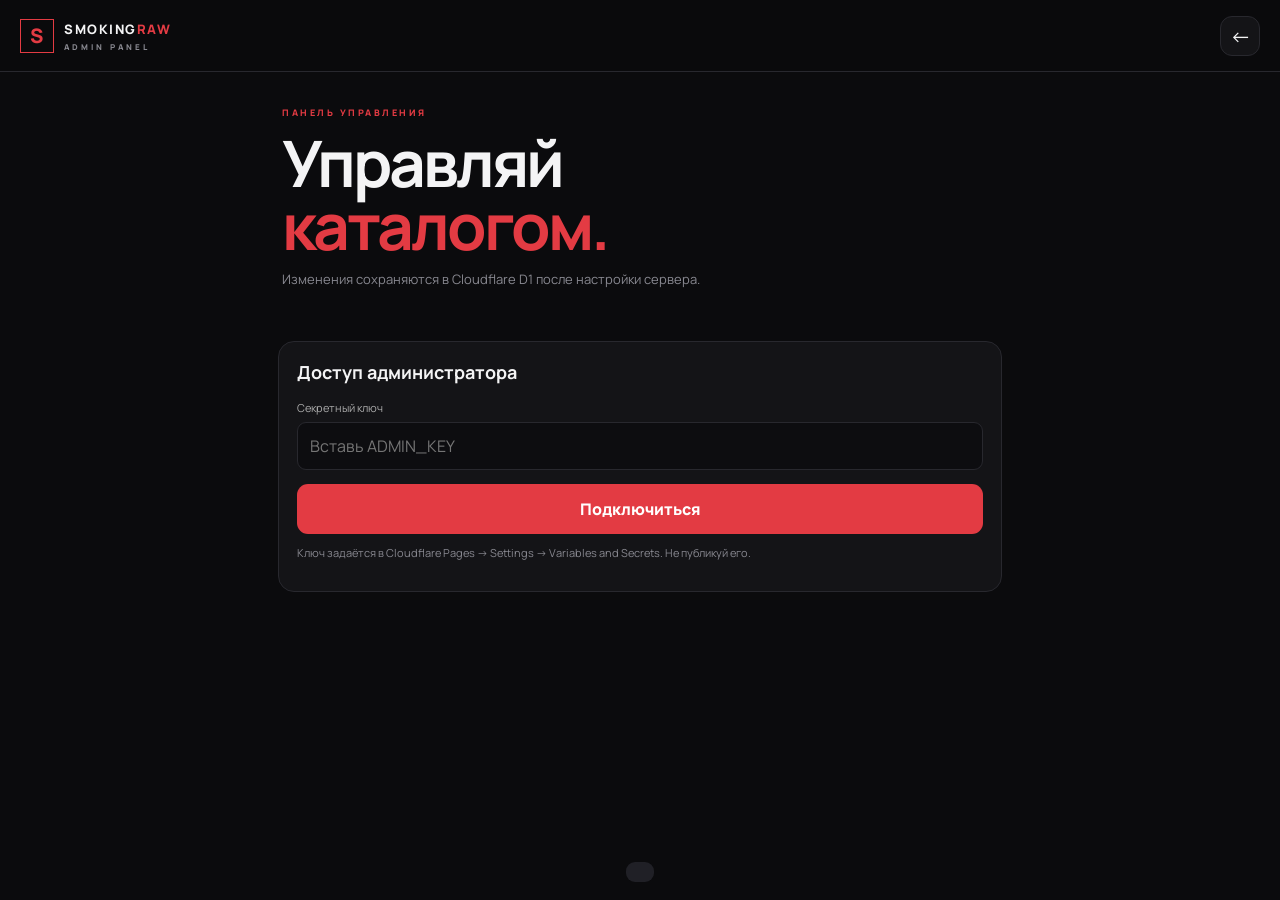
==== web/admin.html @ 683c64b3 "Upload SmokingRaw v0.7 website and Cloudflare API" ====
<!doctype html>
<html lang="ru"><head><meta charset="utf-8"><meta name="viewport" content="width=device-width,initial-scale=1"><meta name="theme-color" content="#0b0b0d"><title>SmokingRaw — управление</title><link rel="stylesheet" href="style.css"></head>
<body><header class="topbar"><a class="brand" href="index.html"><span class="brand-mark">S</span><span>SMOKING<span class="red">RAW</span><small>ADMIN PANEL</small></span></a><a class="icon-btn" href="index.html" style="display:grid;place-items:center;text-decoration:none">←</a></header>
<main class="admin-main">
<section class="hero"><div class="eyebrow">ПАНЕЛЬ УПРАВЛЕНИЯ</div><h1>Управляй<br><span class="red">каталогом.</span></h1><p>Изменения сохраняются в Cloudflare D1 после настройки сервера.</p></section>
<section class="admin-card" id="loginCard"><h2>Доступ администратора</h2><label>Секретный ключ</label><input id="adminKey" type="password" placeholder="Вставь ADMIN_KEY"><button class="action" id="login">Подключиться</button><p class="hint">Ключ задаётся в Cloudflare Pages → Settings → Variables and Secrets. Не публикуй его.</p></section>
<section id="panel" hidden>
<div class="admin-card"><h2 id="formTitle">Добавить товар</h2><form id="productForm">
<input type="hidden" id="productId"><label>Название</label><input id="name" required maxlength="80" placeholder="Например, Футболка Basic">
<label>Описание</label><textarea id="description" maxlength="300" placeholder="Краткое описание"></textarea>
<label>Категория</label><input id="category" required maxlength="40" placeholder="Одежда">
<label>Цена, ₽</label><input id="price" type="number" min="0" step="1" required>
<label>Фотография товара</label><input id="photoFile" type="file" accept="image/jpeg,image/png,image/webp"><div class="upload-note">JPG, PNG или WebP · до 5 МБ. Файл загрузится в Cloudflare R2.</div><label>Или ссылка на фото (https://)</label><input id="image" type="url" placeholder="https://...">
<button class="action" type="submit">Сохранить товар</button><button class="action secondary" type="button" id="cancelEdit">Очистить форму</button>
</form></div>
<div class="admin-card"><h2>Контакт владельца</h2><label>Telegram username (без @)</label><input id="owner" placeholder="username"><button class="action" id="saveOwner">Сохранить контакт</button></div>
<div class="admin-card"><div class="section-head"><h2>Товары</h2><button class="icon-btn" id="reload">↻</button></div><div id="adminProducts"></div></div>
</section>
<div id="status" class="admin-status"></div>
</main><script src="admin.js"></script></body></html>
---- web/style.css ----
@import url('https://fonts.googleapis.com/css2?family=Manrope:wght@400;500;600;700;800&display=swap');
:root{--bg:#0b0b0d;--panel:#141417;--panel2:#1b1b20;--text:#f4f4f5;--muted:#888890;--red:#e33b43;--line:#28282e}
*{box-sizing:border-box}body{margin:0;background:var(--bg);color:var(--text);font-family:Manrope,Arial,sans-serif;padding-bottom:92px}
button,input{font:inherit}.topbar{height:72px;display:flex;align-items:center;justify-content:space-between;padding:0 20px;border-bottom:1px solid var(--line);position:sticky;top:0;background:#0b0b0ded;backdrop-filter:blur(14px);z-index:5}
.brand{display:flex;gap:10px;align-items:center;color:var(--text);text-decoration:none;font-size:13px;font-weight:800;letter-spacing:1.5px}.brand small{display:block;font-size:8px;color:var(--muted);letter-spacing:3px;margin-top:3px}.brand-mark{width:34px;height:34px;border:1px solid var(--red);display:grid;place-items:center;color:var(--red);font-size:20px}
.red{color:var(--red)}.icon-btn{border:1px solid var(--line);background:var(--panel);color:var(--text);width:40px;height:40px;border-radius:12px;font-size:21px;cursor:pointer}
main{max-width:760px;margin:auto;padding:0 18px}.hero{padding:34px 4px 26px;position:relative}.eyebrow{font-size:9px;letter-spacing:2.5px;color:var(--red);font-weight:800}.hero h1{font-size:clamp(42px,12vw,64px);line-height:.98;letter-spacing:-3px;margin:13px 0}.hero p{color:var(--muted);font-size:13px}.hero-line{height:2px;width:56px;background:var(--red);margin-top:22px}
.search-wrap{height:48px;background:var(--panel);border:1px solid var(--line);border-radius:13px;display:flex;align-items:center;gap:10px;padding:0 14px;color:var(--muted)}.search-wrap input{background:none;border:0;outline:0;color:var(--text);width:100%;font-size:13px}
.categories{display:flex;gap:8px;overflow:auto;padding:17px 0;scrollbar-width:none}.categories::-webkit-scrollbar{display:none}.chip{white-space:nowrap;border:1px solid var(--line);background:var(--panel);color:#aaaab1;border-radius:30px;padding:9px 14px;font-size:11px;cursor:pointer}.chip.active{background:var(--red);border-color:var(--red);color:white}
.section-head{display:flex;justify-content:space-between;align-items:end;margin:15px 2px 15px}.section-head h2,.drawer h2{font-size:25px;margin:5px 0 0;letter-spacing:-1px}.muted{color:var(--muted);font-size:11px}
.products{display:grid;grid-template-columns:repeat(2,minmax(0,1fr));gap:12px}.product{background:var(--panel);border:1px solid var(--line);border-radius:16px;overflow:hidden;min-width:0}.product-art{height:142px;background:radial-gradient(circle at 50% 40%,#38383f,#1b1b20 65%);display:grid;place-items:center;position:relative}.product-art .symbol{font-size:46px;color:#d8d8dc;text-shadow:0 8px 30px #000}.heart{position:absolute;right:10px;top:10px;width:32px;height:32px;border:1px solid #ffffff24;background:#111b;color:#ddd;border-radius:50%;font-size:17px;cursor:pointer}.heart.on{color:var(--red)}.product-info{padding:12px}.product-info h3{font-size:13px;margin:0 0 5px;white-space:nowrap;overflow:hidden;text-overflow:ellipsis}.product-info p{font-size:10px;color:var(--muted);margin:0 0 13px;min-height:28px;line-height:1.4}.product-bottom{display:flex;justify-content:space-between;align-items:center;gap:5px}.price{font-size:13px;font-weight:800}.add{background:var(--red);border:0;color:white;border-radius:9px;width:34px;height:32px;font-size:20px;cursor:pointer}.empty{grid-column:1/-1;text-align:center;padding:42px 12px;color:var(--muted);font-size:13px;background:var(--panel);border-radius:14px}
.bottom-nav{position:fixed;z-index:6;bottom:0;left:0;right:0;background:#111114f5;border-top:1px solid var(--line);display:flex;justify-content:center;padding:9px 8px max(10px,env(safe-area-inset-bottom));backdrop-filter:blur(15px)}.nav-item{flex:1;max-width:180px;border:0;background:none;color:var(--muted);font-size:10px;display:flex;align-items:center;justify-content:center;gap:5px;flex-direction:column;cursor:pointer}.nav-item span{font-size:20px}.nav-item.active{color:var(--red)}.nav-item i{font-style:normal;font-size:9px}
.overlay{position:fixed;inset:0;background:#0009;z-index:8;opacity:0;pointer-events:none;transition:.2s}.overlay.show{opacity:1;pointer-events:auto}.drawer{position:fixed;z-index:9;bottom:0;left:0;right:0;max-height:82vh;overflow:auto;background:#141417;border-radius:22px 22px 0 0;padding:22px 18px calc(24px + env(safe-area-inset-bottom));transform:translateY(105%);transition:.25s}.drawer.show{transform:translateY(0)}.drawer-head{display:flex;justify-content:space-between;align-items:center;margin-bottom:18px}.cart-row{display:flex;align-items:center;gap:11px;padding:12px 0;border-bottom:1px solid var(--line)}.mini-art{width:48px;height:48px;border-radius:10px;background:#29292f;display:grid;place-items:center;font-size:23px}.cart-row .details{flex:1;min-width:0}.cart-row b{font-size:12px}.cart-row small{display:block;color:var(--muted);font-size:10px;margin-top:4px}.qty{display:flex;align-items:center;gap:9px}.qty button{width:26px;height:26px;border:1px solid var(--line);background:var(--panel2);color:white;border-radius:7px}.total{display:flex;justify-content:space-between;margin:18px 0;font-weight:800}.action{width:100%;padding:14px;border:0;border-radius:11px;background:var(--red);color:white;font-weight:800;cursor:pointer}.secondary{background:#24242a;margin-top:8px}.toast{position:fixed;z-index:12;bottom:100px;left:50%;transform:translate(-50%,15px);opacity:0;background:#29292f;padding:11px 16px;border-radius:10px;font-size:12px;transition:.2s;white-space:nowrap}.toast.show{opacity:1;transform:translate(-50%,0)}
@media(min-width:600px){.product-art{height:190px}.products{gap:16px}.product-info{padding:15px}}
.site-footer{text-align:center;padding:16px 0 24px}.site-footer a{color:#666;font-size:10px;text-decoration:none}
.admin-main{max-width:760px;margin:auto;padding:0 18px 50px}.admin-card{background:var(--panel);border:1px solid var(--line);border-radius:16px;padding:18px;margin:14px 0}.admin-card h2{font-size:18px;margin:0 0 16px}.admin-card label{display:block;color:#aaa;font-size:11px;margin:13px 0 7px}.admin-card input,.admin-card textarea{width:100%;background:#0d0d10;border:1px solid var(--line);border-radius:9px;padding:12px;color:white;outline:none}.admin-card textarea{min-height:75px;resize:vertical}.admin-card .action{margin-top:14px}.hint{font-size:11px;line-height:1.5;color:var(--muted)}.admin-status{position:fixed;bottom:18px;left:50%;transform:translateX(-50%);background:#202026;border-radius:9px;padding:10px 14px;font-size:12px;max-width:90%;text-align:center}.admin-product{display:flex;align-items:center;justify-content:space-between;gap:10px;padding:12px 0;border-bottom:1px solid var(--line)}.admin-product b{font-size:12px}.admin-product small{display:block;color:var(--muted);font-size:10px;margin-top:5px}.admin-product button{background:#28282e;color:#eee;border:0;border-radius:7px;padding:8px;font-size:10px;margin-left:5px}
.product-art{overflow:hidden}.product-photo{width:100%;height:100%;object-fit:cover;display:block}.admin-card input[type=file]{padding:9px}.upload-note{font-size:10px;color:var(--muted);margin-top:6px}
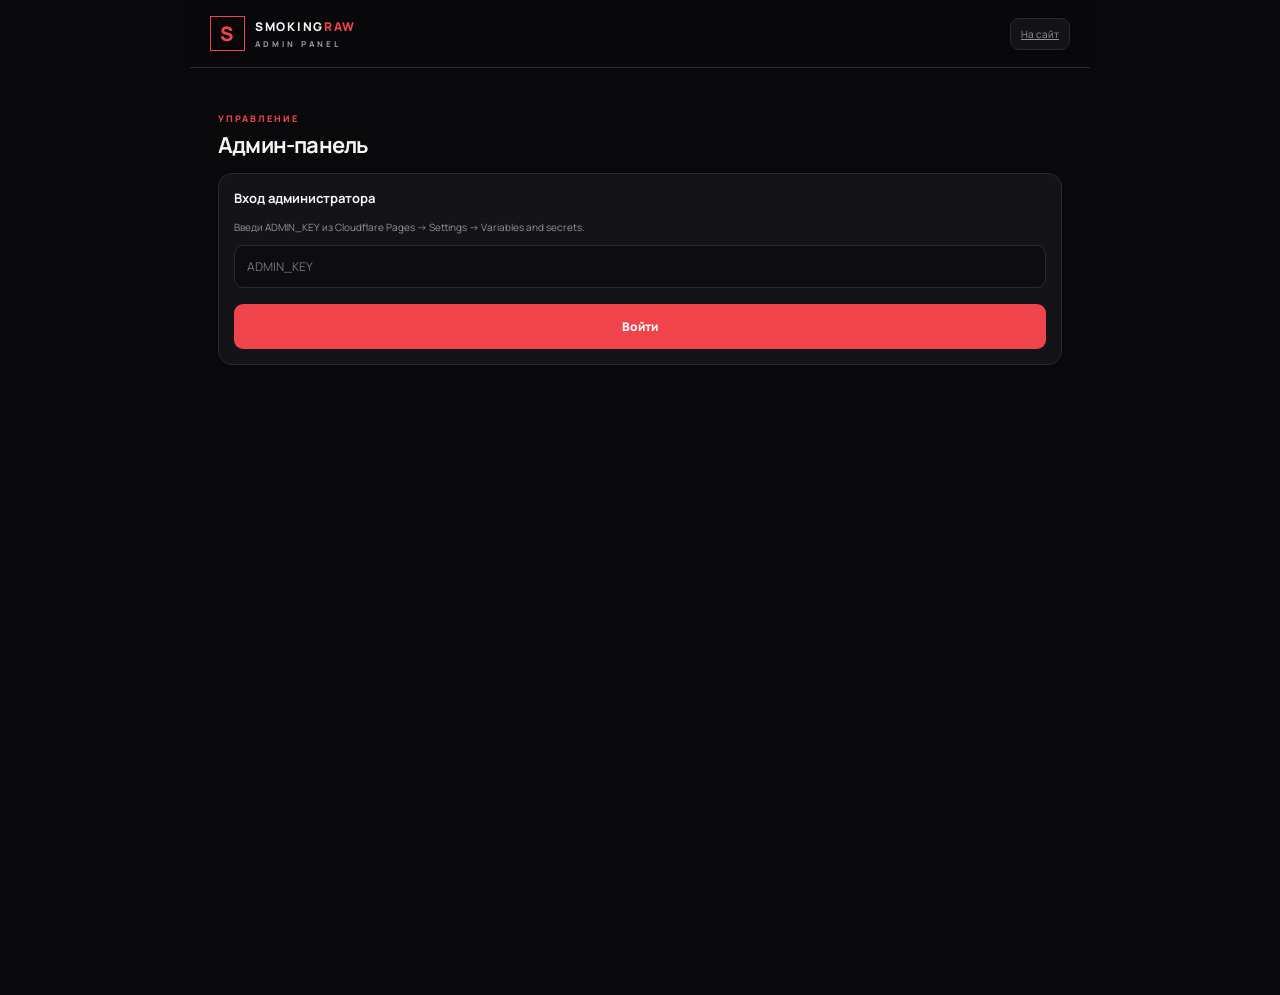
==== commit 6f1a16ac: "Replace admin page with working standalone interface" ====
--- a/web/admin.html
+++ b/web/admin.html
@@ -1,20 +1 @@
-<!doctype html>
-<html lang="ru"><head><meta charset="utf-8"><meta name="viewport" content="width=device-width,initial-scale=1"><meta name="theme-color" content="#0b0b0d"><title>SmokingRaw — управление</title><link rel="stylesheet" href="style.css"></head>
-<body><header class="topbar"><a class="brand" href="index.html"><span class="brand-mark">S</span><span>SMOKING<span class="red">RAW</span><small>ADMIN PANEL</small></span></a><a class="icon-btn" href="index.html" style="display:grid;place-items:center;text-decoration:none">←</a></header>
-<main class="admin-main">
-<section class="hero"><div class="eyebrow">ПАНЕЛЬ УПРАВЛЕНИЯ</div><h1>Управляй<br><span class="red">каталогом.</span></h1><p>Изменения сохраняются в Cloudflare D1 после настройки сервера.</p></section>
-<section class="admin-card" id="loginCard"><h2>Доступ администратора</h2><label>Секретный ключ</label><input id="adminKey" type="password" placeholder="Вставь ADMIN_KEY"><button class="action" id="login">Подключиться</button><p class="hint">Ключ задаётся в Cloudflare Pages → Settings → Variables and Secrets. Не публикуй его.</p></section>
-<section id="panel" hidden>
-<div class="admin-card"><h2 id="formTitle">Добавить товар</h2><form id="productForm">
-<input type="hidden" id="productId"><label>Название</label><input id="name" required maxlength="80" placeholder="Например, Футболка Basic">
-<label>Описание</label><textarea id="description" maxlength="300" placeholder="Краткое описание"></textarea>
-<label>Категория</label><input id="category" required maxlength="40" placeholder="Одежда">
-<label>Цена, ₽</label><input id="price" type="number" min="0" step="1" required>
-<label>Фотография товара</label><input id="photoFile" type="file" accept="image/jpeg,image/png,image/webp"><div class="upload-note">JPG, PNG или WebP · до 5 МБ. Файл загрузится в Cloudflare R2.</div><label>Или ссылка на фото (https://)</label><input id="image" type="url" placeholder="https://...">
-<button class="action" type="submit">Сохранить товар</button><button class="action secondary" type="button" id="cancelEdit">Очистить форму</button>
-</form></div>
-<div class="admin-card"><h2>Контакт владельца</h2><label>Telegram username (без @)</label><input id="owner" placeholder="username"><button class="action" id="saveOwner">Сохранить контакт</button></div>
-<div class="admin-card"><div class="section-head"><h2>Товары</h2><button class="icon-btn" id="reload">↻</button></div><div id="adminProducts"></div></div>
-</section>
-<div id="status" class="admin-status"></div>
-</main><script src="admin.js"></script></body></html>+<!doctype html><html lang="ru"><head><meta charset="utf-8"><meta name="viewport" content="width=device-width,initial-scale=1"><meta name="theme-color" content="#09090b"><title>SmokingRaw — Admin</title><link rel="stylesheet" href="style.css"></head><body><div class="app-shell"><header class="topbar"><a class="brand" href="/"><span class="brand-icon">S</span><span>SMOKING<span class="accent">RAW</span><small>ADMIN PANEL</small></span></a><a class="small-action" href="/">На сайт</a></header><main><section class="view"><div class="section-title"><div><div class="eyebrow">УПРАВЛЕНИЕ</div><h2>Админ-панель</h2></div></div><div id="login" class="admin-box"><b>Вход администратора</b><p class="muted-note">Введи ADMIN_KEY из Cloudflare Pages → Settings → Variables and secrets.</p><input id="key" type="password" placeholder="ADMIN_KEY" autocomplete="off"><button class="primary-btn" id="loginBtn">Войти</button></div><div id="panel" class="hidden"><div class="admin-box"><b id="formTitle">Добавить позицию</b><input id="name" placeholder="Название"><input id="category" placeholder="Категория"><textarea id="description" placeholder="Описание"></textarea><input id="price" type="number" min="0" step="0.01" placeholder="Цена"><input id="image" type="url" placeholder="HTTPS-ссылка на изображение"><p class="muted-note">Пока принимается публичная HTTPS-ссылка на фото.</p><button class="primary-btn" id="save">Сохранить позицию</button><button class="small-action hidden" id="cancel">Отмена</button></div><div class="admin-box"><b>Контакт владельца в Telegram</b><input id="owner" placeholder="username без @"><button class="primary-btn" id="saveOwner">Сохранить контакт</button></div><div class="admin-box"><div class="section-title"><b>Каталог</b><button class="small-action" id="reload">Обновить</button></div><div id="items"></div></div><button class="small-action" id="logout">Выйти</button></div><p id="status" class="muted-note"></p></section></main></div><script src="admin.js"></script></body></html>
--- a/web/style.css
+++ b/web/style.css
@@ -1,17 +1,2 @@
-@import url('https://fonts.googleapis.com/css2?family=Manrope:wght@400;500;600;700;800&display=swap');
-:root{--bg:#0b0b0d;--panel:#141417;--panel2:#1b1b20;--text:#f4f4f5;--muted:#888890;--red:#e33b43;--line:#28282e}
-*{box-sizing:border-box}body{margin:0;background:var(--bg);color:var(--text);font-family:Manrope,Arial,sans-serif;padding-bottom:92px}
-button,input{font:inherit}.topbar{height:72px;display:flex;align-items:center;justify-content:space-between;padding:0 20px;border-bottom:1px solid var(--line);position:sticky;top:0;background:#0b0b0ded;backdrop-filter:blur(14px);z-index:5}
-.brand{display:flex;gap:10px;align-items:center;color:var(--text);text-decoration:none;font-size:13px;font-weight:800;letter-spacing:1.5px}.brand small{display:block;font-size:8px;color:var(--muted);letter-spacing:3px;margin-top:3px}.brand-mark{width:34px;height:34px;border:1px solid var(--red);display:grid;place-items:center;color:var(--red);font-size:20px}
-.red{color:var(--red)}.icon-btn{border:1px solid var(--line);background:var(--panel);color:var(--text);width:40px;height:40px;border-radius:12px;font-size:21px;cursor:pointer}
-main{max-width:760px;margin:auto;padding:0 18px}.hero{padding:34px 4px 26px;position:relative}.eyebrow{font-size:9px;letter-spacing:2.5px;color:var(--red);font-weight:800}.hero h1{font-size:clamp(42px,12vw,64px);line-height:.98;letter-spacing:-3px;margin:13px 0}.hero p{color:var(--muted);font-size:13px}.hero-line{height:2px;width:56px;background:var(--red);margin-top:22px}
-.search-wrap{height:48px;background:var(--panel);border:1px solid var(--line);border-radius:13px;display:flex;align-items:center;gap:10px;padding:0 14px;color:var(--muted)}.search-wrap input{background:none;border:0;outline:0;color:var(--text);width:100%;font-size:13px}
-.categories{display:flex;gap:8px;overflow:auto;padding:17px 0;scrollbar-width:none}.categories::-webkit-scrollbar{display:none}.chip{white-space:nowrap;border:1px solid var(--line);background:var(--panel);color:#aaaab1;border-radius:30px;padding:9px 14px;font-size:11px;cursor:pointer}.chip.active{background:var(--red);border-color:var(--red);color:white}
-.section-head{display:flex;justify-content:space-between;align-items:end;margin:15px 2px 15px}.section-head h2,.drawer h2{font-size:25px;margin:5px 0 0;letter-spacing:-1px}.muted{color:var(--muted);font-size:11px}
-.products{display:grid;grid-template-columns:repeat(2,minmax(0,1fr));gap:12px}.product{background:var(--panel);border:1px solid var(--line);border-radius:16px;overflow:hidden;min-width:0}.product-art{height:142px;background:radial-gradient(circle at 50% 40%,#38383f,#1b1b20 65%);display:grid;place-items:center;position:relative}.product-art .symbol{font-size:46px;color:#d8d8dc;text-shadow:0 8px 30px #000}.heart{position:absolute;right:10px;top:10px;width:32px;height:32px;border:1px solid #ffffff24;background:#111b;color:#ddd;border-radius:50%;font-size:17px;cursor:pointer}.heart.on{color:var(--red)}.product-info{padding:12px}.product-info h3{font-size:13px;margin:0 0 5px;white-space:nowrap;overflow:hidden;text-overflow:ellipsis}.product-info p{font-size:10px;color:var(--muted);margin:0 0 13px;min-height:28px;line-height:1.4}.product-bottom{display:flex;justify-content:space-between;align-items:center;gap:5px}.price{font-size:13px;font-weight:800}.add{background:var(--red);border:0;color:white;border-radius:9px;width:34px;height:32px;font-size:20px;cursor:pointer}.empty{grid-column:1/-1;text-align:center;padding:42px 12px;color:var(--muted);font-size:13px;background:var(--panel);border-radius:14px}
-.bottom-nav{position:fixed;z-index:6;bottom:0;left:0;right:0;background:#111114f5;border-top:1px solid var(--line);display:flex;justify-content:center;padding:9px 8px max(10px,env(safe-area-inset-bottom));backdrop-filter:blur(15px)}.nav-item{flex:1;max-width:180px;border:0;background:none;color:var(--muted);font-size:10px;display:flex;align-items:center;justify-content:center;gap:5px;flex-direction:column;cursor:pointer}.nav-item span{font-size:20px}.nav-item.active{color:var(--red)}.nav-item i{font-style:normal;font-size:9px}
-.overlay{position:fixed;inset:0;background:#0009;z-index:8;opacity:0;pointer-events:none;transition:.2s}.overlay.show{opacity:1;pointer-events:auto}.drawer{position:fixed;z-index:9;bottom:0;left:0;right:0;max-height:82vh;overflow:auto;background:#141417;border-radius:22px 22px 0 0;padding:22px 18px calc(24px + env(safe-area-inset-bottom));transform:translateY(105%);transition:.25s}.drawer.show{transform:translateY(0)}.drawer-head{display:flex;justify-content:space-between;align-items:center;margin-bottom:18px}.cart-row{display:flex;align-items:center;gap:11px;padding:12px 0;border-bottom:1px solid var(--line)}.mini-art{width:48px;height:48px;border-radius:10px;background:#29292f;display:grid;place-items:center;font-size:23px}.cart-row .details{flex:1;min-width:0}.cart-row b{font-size:12px}.cart-row small{display:block;color:var(--muted);font-size:10px;margin-top:4px}.qty{display:flex;align-items:center;gap:9px}.qty button{width:26px;height:26px;border:1px solid var(--line);background:var(--panel2);color:white;border-radius:7px}.total{display:flex;justify-content:space-between;margin:18px 0;font-weight:800}.action{width:100%;padding:14px;border:0;border-radius:11px;background:var(--red);color:white;font-weight:800;cursor:pointer}.secondary{background:#24242a;margin-top:8px}.toast{position:fixed;z-index:12;bottom:100px;left:50%;transform:translate(-50%,15px);opacity:0;background:#29292f;padding:11px 16px;border-radius:10px;font-size:12px;transition:.2s;white-space:nowrap}.toast.show{opacity:1;transform:translate(-50%,0)}
-@media(min-width:600px){.product-art{height:190px}.products{gap:16px}.product-info{padding:15px}}
-.site-footer{text-align:center;padding:16px 0 24px}.site-footer a{color:#666;font-size:10px;text-decoration:none}
-.admin-main{max-width:760px;margin:auto;padding:0 18px 50px}.admin-card{background:var(--panel);border:1px solid var(--line);border-radius:16px;padding:18px;margin:14px 0}.admin-card h2{font-size:18px;margin:0 0 16px}.admin-card label{display:block;color:#aaa;font-size:11px;margin:13px 0 7px}.admin-card input,.admin-card textarea{width:100%;background:#0d0d10;border:1px solid var(--line);border-radius:9px;padding:12px;color:white;outline:none}.admin-card textarea{min-height:75px;resize:vertical}.admin-card .action{margin-top:14px}.hint{font-size:11px;line-height:1.5;color:var(--muted)}.admin-status{position:fixed;bottom:18px;left:50%;transform:translateX(-50%);background:#202026;border-radius:9px;padding:10px 14px;font-size:12px;max-width:90%;text-align:center}.admin-product{display:flex;align-items:center;justify-content:space-between;gap:10px;padding:12px 0;border-bottom:1px solid var(--line)}.admin-product b{font-size:12px}.admin-product small{display:block;color:var(--muted);font-size:10px;margin-top:5px}.admin-product button{background:#28282e;color:#eee;border:0;border-radius:7px;padding:8px;font-size:10px;margin-left:5px}
-.product-art{overflow:hidden}.product-photo{width:100%;height:100%;object-fit:cover;display:block}.admin-card input[type=file]{padding:9px}.upload-note{font-size:10px;color:var(--muted);margin-top:6px}
+@import url('https://fonts.googleapis.com/css2?family=Manrope:wght@400;500;600;700;800&display=swap');:root{--bg:#09090b;--panel:#141418;--text:#f5f5f6;--muted:#92929c;--red:#f0444d;--line:#292930}*{box-sizing:border-box}body{margin:0;background:var(--bg);color:var(--text);font-family:Manrope,Arial,sans-serif;padding-bottom:95px}.app-shell{max-width:900px;margin:auto;min-height:100vh}button{font:inherit;color:inherit;cursor:pointer}.topbar{height:68px;display:flex;align-items:center;justify-content:space-between;padding:0 20px;border-bottom:1px solid var(--line);position:sticky;top:0;background:#09090bea;backdrop-filter:blur(16px);z-index:5}.brand{display:flex;align-items:center;gap:10px;color:var(--text);text-decoration:none;font-size:12px;font-weight:800;letter-spacing:1.7px}.brand small{display:block;font-size:8px;letter-spacing:3px;color:var(--muted);margin-top:3px}.brand-icon{width:35px;height:35px;border:1px solid var(--red);display:grid;place-items:center;color:var(--red);font-size:20px}.accent{color:var(--red)}.avatar{width:40px;height:40px;border:1px solid var(--line);border-radius:13px;background:var(--panel);font-size:20px}main{padding:0 17px}.welcome{padding:27px 3px 20px}.eyebrow{font-size:9px;font-weight:800;letter-spacing:2px;color:var(--red)}h1{font-size:clamp(32px,8vw,48px);line-height:1.04;letter-spacing:-2px;margin:12px 0}.welcome p{font-size:12px;color:var(--muted);margin:0}.search-wrap{height:47px;display:flex;align-items:center;gap:10px;padding:0 14px;background:var(--panel);border:1px solid var(--line);border-radius:13px;margin:12px 0}.search-wrap span{font-size:25px;color:var(--muted)}.search-wrap input{width:100%;background:none;border:0;outline:0;color:var(--text);font:inherit;font-size:12px}.chips{display:flex;gap:8px;overflow:auto;padding:3px 0 13px;scrollbar-width:none}.chip,.small-action{white-space:nowrap;border:1px solid var(--line);background:var(--panel);border-radius:20px;padding:8px 13px;color:var(--muted);font-size:10px}.chip.active{background:#351b20;border-color:#783038;color:#fff}.section-title{display:flex;justify-content:space-between;align-items:end;margin:20px 0 13px}.section-title h2{font-size:22px;letter-spacing:-.8px;margin:5px 0 0}.small-action{border-radius:9px;padding:8px 10px}.product-grid{display:grid;grid-template-columns:repeat(2,minmax(0,1fr));gap:11px}.product-card{overflow:hidden;border:1px solid var(--line);border-radius:15px;background:var(--panel);min-width:0}.product-image{height:145px;background:linear-gradient(145deg,#202027,#111115);position:relative;display:grid;place-items:center;overflow:hidden}.product-image img{width:100%;height:100%;object-fit:cover}.product-image>span{font-size:35px;font-weight:800;color:#f0444d55;letter-spacing:4px}.heart{position:absolute;right:9px;top:9px;width:32px;height:32px;border:1px solid #ffffff25;border-radius:50%;background:#09090bbd;font-size:19px;color:white}.heart.selected{color:var(--red)}.product-info{padding:11px}.product-info>small{display:block;color:var(--red);font-size:9px;margin-bottom:5px}.product-info>b{font-size:12px;display:block;line-height:1.4}.product-info p{font-size:10px;line-height:1.45;color:var(--muted);min-height:28px;margin:6px 0}.product-bottom{display:flex;align-items:center;justify-content:space-between;gap:5px}.product-bottom strong{font-size:13px}.add-btn,.primary-btn{border:0;border-radius:9px;background:var(--red);color:white;padding:9px 10px;font-size:10px;font-weight:800}.empty{grid-column:1/-1;text-align:center;padding:34px 18px;border:1px dashed var(--line);border-radius:14px;color:var(--muted);font-size:12px;line-height:1.6}.view{padding:24px 0}.hidden{display:none!important}.cart-row{display:flex;justify-content:space-between;align-items:center;padding:14px 3px;border-bottom:1px solid var(--line)}.cart-row b,.cart-row small{display:block;font-size:12px}.cart-row small{color:var(--muted);font-size:10px;margin-top:5px}.qty{display:flex;align-items:center;gap:12px}.qty button{width:29px;height:29px;border:1px solid var(--line);background:var(--panel);border-radius:8px}.cart-total{display:flex;justify-content:space-between;padding:18px 2px;font-size:14px}.primary-btn{width:100%;padding:14px;font-size:12px}.muted-note{font-size:10px;line-height:1.6;color:var(--muted)}.profile-card{display:flex;align-items:center;gap:13px;padding:18px;border:1px solid var(--line);border-radius:15px;background:var(--panel)}.profile-avatar{width:46px;height:46px;border-radius:14px;background:#2a1b20;color:var(--red);display:grid;place-items:center;font-size:20px;font-weight:800}.profile-card b,.profile-card small{display:block}.profile-card small{font-size:10px;color:var(--muted);margin-top:5px}.list-card{width:100%;display:flex;align-items:center;gap:12px;padding:14px;border:1px solid var(--line);border-radius:13px;background:var(--panel);margin-top:18px;text-align:left}.list-icon{color:var(--red);font-size:20px}.list-card span:nth-child(2){flex:1}.list-card b,.list-card small{display:block}.list-card b{font-size:12px}.list-card small{font-size:10px;color:var(--muted);margin-top:4px}.bottom-nav{position:fixed;z-index:6;bottom:0;left:0;right:0;background:#111115f5;border-top:1px solid var(--line);display:flex;justify-content:center;padding:9px 5px max(11px,env(safe-area-inset-bottom));backdrop-filter:blur(15px)}.nav-item{flex:1;max-width:190px;border:0;background:none;color:var(--muted);font-size:9px;display:flex;align-items:center;justify-content:center;gap:3px;flex-direction:column}.nav-item span{font-size:19px}.nav-item i{font-style:normal;color:var(--red);font-size:9px}.nav-item.active{color:var(--red)}.toast{position:fixed;z-index:12;bottom:90px;left:50%;transform:translate(-50%,10px);opacity:0;background:#29292f;padding:11px 15px;border-radius:10px;font-size:11px;transition:.2s;max-width:90%;text-align:center}.toast.show{opacity:1;transform:translate(-50%,0)}@media(min-width:650px){main{padding:0 28px}.product-grid{grid-template-columns:repeat(3,minmax(0,1fr))}.product-image{height:185px}}
+.admin-box{background:var(--panel);border:1px solid var(--line);border-radius:14px;padding:15px;margin:12px 0}.admin-box>b{display:block;font-size:13px;margin-bottom:12px}.admin-box input,.admin-box textarea{width:100%;display:block;margin:9px 0;padding:12px;border:1px solid var(--line);border-radius:9px;background:#0d0d10;color:var(--text);font:inherit;font-size:12px;outline:none}.admin-box textarea{min-height:75px;resize:vertical}.admin-box .primary-btn{margin-top:7px}.admin-product{display:flex;justify-content:space-between;align-items:center;gap:8px;padding:12px 0;border-top:1px solid var(--line)}.admin-product b,.admin-product small{display:block;font-size:11px}.admin-product small{color:var(--muted);margin-top:4px}.admin-product>div:last-child{display:flex;gap:5px}.danger{color:#ff777d;border-color:#713239}.admin-box .section-title{margin:0 0 10px}
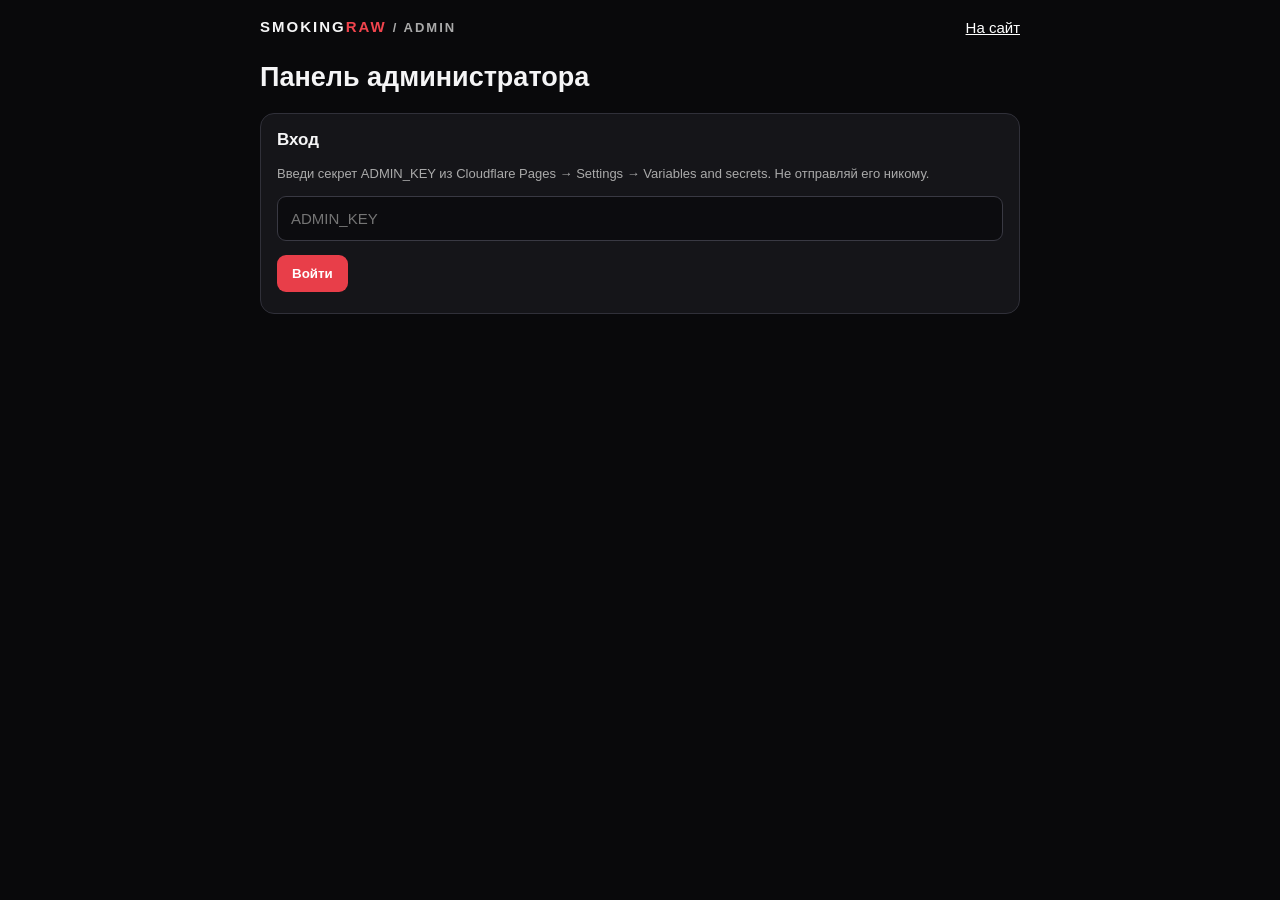
==== commit 2daa0077: "Make admin panel self-contained to fix blank page" ====
--- a/web/admin.html
+++ b/web/admin.html
@@ -1 +1,31 @@
-<!doctype html><html lang="ru"><head><meta charset="utf-8"><meta name="viewport" content="width=device-width,initial-scale=1"><meta name="theme-color" content="#09090b"><title>SmokingRaw — Admin</title><link rel="stylesheet" href="style.css"></head><body><div class="app-shell"><header class="topbar"><a class="brand" href="/"><span class="brand-icon">S</span><span>SMOKING<span class="accent">RAW</span><small>ADMIN PANEL</small></span></a><a class="small-action" href="/">На сайт</a></header><main><section class="view"><div class="section-title"><div><div class="eyebrow">УПРАВЛЕНИЕ</div><h2>Админ-панель</h2></div></div><div id="login" class="admin-box"><b>Вход администратора</b><p class="muted-note">Введи ADMIN_KEY из Cloudflare Pages → Settings → Variables and secrets.</p><input id="key" type="password" placeholder="ADMIN_KEY" autocomplete="off"><button class="primary-btn" id="loginBtn">Войти</button></div><div id="panel" class="hidden"><div class="admin-box"><b id="formTitle">Добавить позицию</b><input id="name" placeholder="Название"><input id="category" placeholder="Категория"><textarea id="description" placeholder="Описание"></textarea><input id="price" type="number" min="0" step="0.01" placeholder="Цена"><input id="image" type="url" placeholder="HTTPS-ссылка на изображение"><p class="muted-note">Пока принимается публичная HTTPS-ссылка на фото.</p><button class="primary-btn" id="save">Сохранить позицию</button><button class="small-action hidden" id="cancel">Отмена</button></div><div class="admin-box"><b>Контакт владельца в Telegram</b><input id="owner" placeholder="username без @"><button class="primary-btn" id="saveOwner">Сохранить контакт</button></div><div class="admin-box"><div class="section-title"><b>Каталог</b><button class="small-action" id="reload">Обновить</button></div><div id="items"></div></div><button class="small-action" id="logout">Выйти</button></div><p id="status" class="muted-note"></p></section></main></div><script src="admin.js"></script></body></html>+<!doctype html>
+<html lang="ru">
+<head>
+<meta charset="utf-8"><meta name="viewport" content="width=device-width,initial-scale=1">
+<meta name="theme-color" content="#09090b"><title>SmokingRaw — админ-панель</title>
+<style>
+*{box-sizing:border-box}body{margin:0;background:#09090b;color:#f5f5f6;font:15px Arial,sans-serif;padding:18px}.wrap{max-width:760px;margin:auto}.head{display:flex;justify-content:space-between;align-items:center;margin-bottom:24px}.brand{font-weight:800;letter-spacing:2px}.red{color:#f0444d}a{color:#fff}h1{font-size:27px;margin:8px 0 20px}.card{background:#151519;border:1px solid #303039;border-radius:14px;padding:16px;margin:14px 0}.card h2{font-size:17px;margin:0 0 14px}input,textarea{display:block;width:100%;padding:13px;margin:9px 0;background:#0c0c0f;border:1px solid #393943;border-radius:9px;color:white;font:inherit}textarea{min-height:80px}button{padding:11px 15px;border:1px solid #555;border-radius:9px;background:#25252b;color:white;font-weight:700;margin:5px 5px 5px 0}.primary{background:#e83e49;border:0}.muted{color:#aaa;font-size:13px;line-height:1.5}.hidden{display:none!important}.item{display:flex;justify-content:space-between;align-items:center;gap:12px;padding:12px 0;border-top:1px solid #333}.item small{display:block;color:#aaa;margin-top:5px}.danger{color:#ff8585}.status{white-space:pre-wrap;color:#f4c66b;margin:12px 0}
+</style></head>
+<body><div class="wrap">
+<header class="head"><div class="brand">SMOKING<span class="red">RAW</span> <span class="muted">/ ADMIN</span></div><a href="/">На сайт</a></header>
+<h1>Панель администратора</h1>
+<section class="card" id="loginBox"><h2>Вход</h2><p class="muted">Введи секрет ADMIN_KEY из Cloudflare Pages → Settings → Variables and secrets. Не отправляй его никому.</p><input id="key" type="password" placeholder="ADMIN_KEY" autocomplete="off"><button class="primary" id="loginBtn">Войти</button></section>
+<div id="panel" class="hidden">
+<section class="card"><h2 id="formTitle">Добавить позицию</h2><input id="name" placeholder="Название"><input id="category" placeholder="Категория"><textarea id="description" placeholder="Описание"></textarea><input id="price" type="number" min="0" step="0.01" placeholder="Цена"><input id="image" type="url" placeholder="HTTPS-ссылка на фото"><p class="muted">Пока можно указать прямую публичную HTTPS-ссылку на изображение.</p><button class="primary" id="save">Сохранить</button><button id="cancel" class="hidden">Отмена</button></section>
+<section class="card"><h2>Контакт владельца в Telegram</h2><input id="owner" placeholder="username без @"><button id="saveOwner">Сохранить контакт</button></section>
+<section class="card"><h2>Каталог <button id="reload">Обновить</button></h2><div id="items"></div></section>
+<button id="logout">Выйти</button></div><div class="status" id="status"></div>
+</div>
+<script>
+const $=id=>document.getElementById(id);let adminKey="",products=[],editing=null;
+function say(t){$("status").textContent=t}
+function esc(v){return String(v??"").replace(/[&<>"]/g,c=>({"&":"&amp;","<":"&lt;",">":"&gt;",'"':"&quot;"}[c]))}
+async function api(url,options={}){const response=await fetch(url,{...options,headers:{"Content-Type":"application/json","X-Admin-Key":adminKey,...(options.headers||{})}});const data=await response.json().catch(()=>({}));if(!response.ok)throw Error(data.error||"HTTP "+response.status);return data}
+function reset(){editing=null;$("formTitle").textContent="Добавить позицию";["name","category","description","price","image"].forEach(id=>$(id).value="");$("save").textContent="Сохранить";$("cancel").classList.add("hidden")}
+async function refresh(){try{const d=await api("/api/products");products=d.products||[];$("items").innerHTML=products.length?products.map(p=>'<div class="item"><div><b>'+esc(p.name)+'</b><small>'+esc(p.category)+' · '+esc(p.price)+'</small></div><div><button data-edit="'+p.id+'">Изменить</button><button class="danger" data-delete="'+p.id+'">Удалить</button></div></div>').join(""):'<p class="muted">Каталог пока пуст.</p>';const s=await fetch("/api/settings");const sd=await s.json();$("owner").value=sd.owner_contact||"";say("Подключено. Позиций: "+products.length)}catch(e){say("Ошибка загрузки: "+e.message)}}
+$("loginBtn").onclick=async()=>{adminKey=$("key").value.trim();if(!adminKey)return say("Введи ADMIN_KEY");try{await api("/api/products");$("loginBox").classList.add("hidden");$("panel").classList.remove("hidden");await refresh()}catch(e){adminKey="";say("Не удалось войти: "+e.message)}};
+$("save").onclick=async()=>{const p={name:$("name").value.trim(),category:$("category").value.trim(),description:$("description").value.trim(),price:Number($("price").value),image_url:$("image").value.trim()};if(!p.name||!p.category||!Number.isFinite(p.price)||p.price<0)return say("Заполни название, категорию и цену");try{await api("/api/products",{method:editing?"PUT":"POST",body:JSON.stringify(editing?{...p,id:editing}:p)});say("Сохранено");reset();await refresh()}catch(e){say(e.message)}};
+$("items").onclick=async e=>{const edit=e.target.closest("[data-edit]"),del=e.target.closest("[data-delete]");if(edit){const p=products.find(x=>x.id===Number(edit.dataset.edit));editing=p.id;$("formTitle").textContent="Редактировать позицию";$("name").value=p.name;$("category").value=p.category;$("description").value=p.description||"";$("price").value=p.price;$("image").value=p.image_url||"";$("save").textContent="Сохранить изменения";$("cancel").classList.remove("hidden");scrollTo(0,0)}if(del&&confirm("Удалить позицию?")){try{await api("/api/products",{method:"DELETE",body:JSON.stringify({id:Number(del.dataset.delete)})});say("Удалено");await refresh()}catch(e){say(e.message)}}};
+$("saveOwner").onclick=async()=>{try{await api("/api/settings",{method:"PUT",body:JSON.stringify({owner_contact:$("owner").value})});say("Контакт сохранён")}catch(e){say(e.message)}};
+$("cancel").onclick=reset;$("reload").onclick=refresh;$("logout").onclick=()=>{adminKey="";$("panel").classList.add("hidden");$("loginBox").classList.remove("hidden");$("key").value="";reset();say("Вы вышли")};
+</script></body></html>
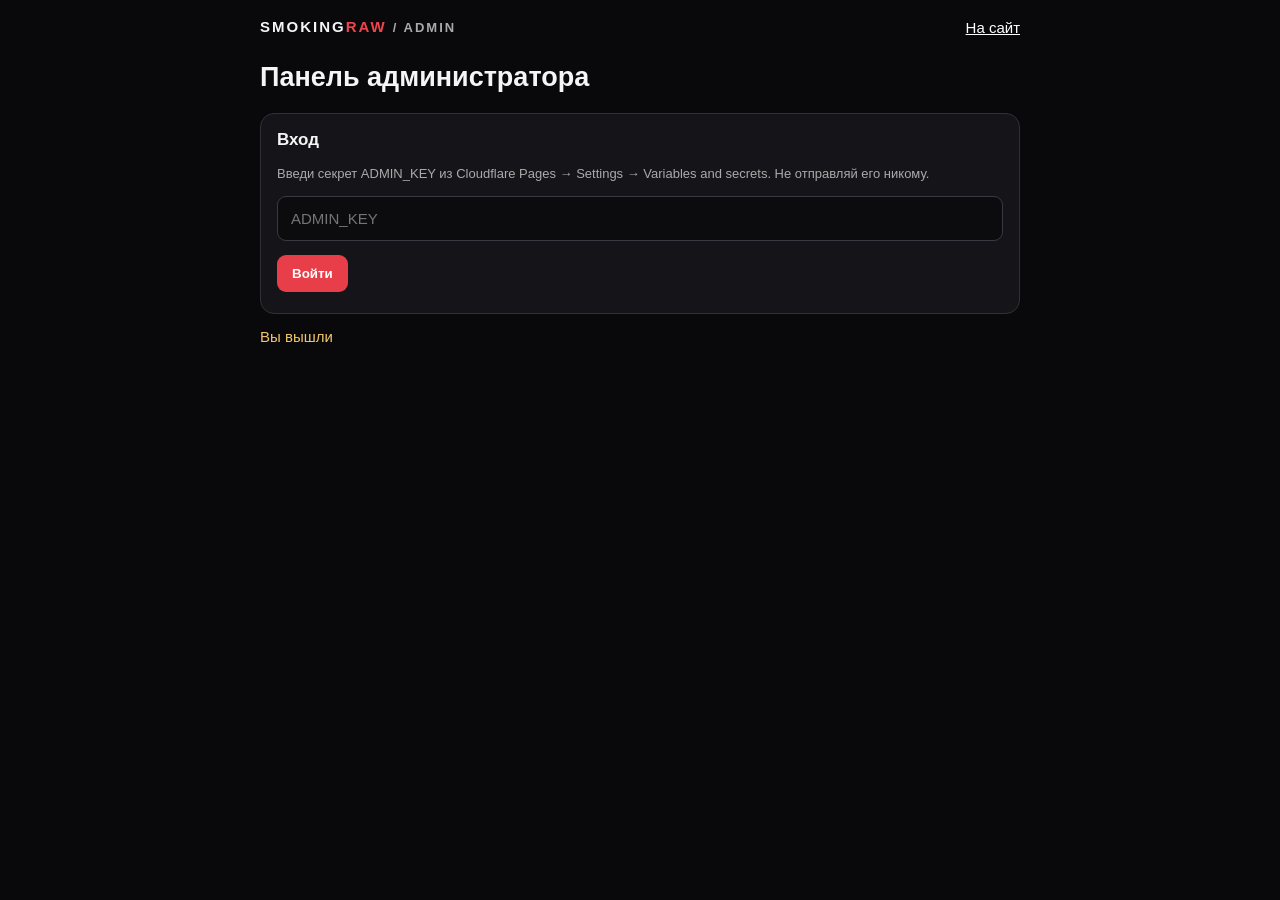
==== commit 19093117: "Add purchases tab with code search" ====
--- a/web/admin.html
+++ b/web/admin.html
@@ -13,6 +13,7 @@
 <div id="panel" class="hidden">
 <section class="card"><h2 id="formTitle">Добавить позицию</h2><input id="name" placeholder="Название"><input id="category" placeholder="Категория"><textarea id="description" placeholder="Описание"></textarea><input id="price" type="number" min="0" step="0.01" placeholder="Цена"><input id="image" type="url" placeholder="HTTPS-ссылка на фото"><p class="muted">Пока можно указать прямую публичную HTTPS-ссылку на изображение.</p><button class="primary" id="save">Сохранить</button><button id="cancel" class="hidden">Отмена</button></section>
 <section class="card"><h2>Контакт владельца в Telegram</h2><input id="owner" placeholder="username без @"><button id="saveOwner">Сохранить контакт</button></section>
+<section class="card"><h2>Покупки <button id="purchasesReload">Обновить</button></h2><input id="purchaseSearch" placeholder="Поиск по коду, например 1#wpo929"><div id="purchases"><p class="muted">Загрузка…</p></div><p class="muted">Записи автоматически удаляются через 8 часов после создания.</p></section>
 <section class="card"><h2>Каталог <button id="reload">Обновить</button></h2><div id="items"></div></section>
 <button id="logout">Выйти</button></div><div class="status" id="status"></div>
 </div>
@@ -23,9 +24,13 @@
 async function api(url,options={}){const response=await fetch(url,{...options,headers:{"Content-Type":"application/json","X-Admin-Key":adminKey,...(options.headers||{})}});const data=await response.json().catch(()=>({}));if(!response.ok)throw Error(data.error||"HTTP "+response.status);return data}
 function reset(){editing=null;$("formTitle").textContent="Добавить позицию";["name","category","description","price","image"].forEach(id=>$(id).value="");$("save").textContent="Сохранить";$("cancel").classList.add("hidden")}
 async function refresh(){try{const d=await api("/api/products");products=d.products||[];$("items").innerHTML=products.length?products.map(p=>'<div class="item"><div><b>'+esc(p.name)+'</b><small>'+esc(p.category)+' · '+esc(p.price)+'</small></div><div><button data-edit="'+p.id+'">Изменить</button><button class="danger" data-delete="'+p.id+'">Удалить</button></div></div>').join(""):'<p class="muted">Каталог пока пуст.</p>';const s=await fetch("/api/settings");const sd=await s.json();$("owner").value=sd.owner_contact||"";say("Подключено. Позиций: "+products.length)}catch(e){say("Ошибка загрузки: "+e.message)}}
-$("loginBtn").onclick=async()=>{adminKey=$("key").value.trim();if(!adminKey)return say("Введи ADMIN_KEY");try{await api("/api/products");$("loginBox").classList.add("hidden");$("panel").classList.remove("hidden");await refresh()}catch(e){adminKey="";say("Не удалось войти: "+e.message)}};
+$("loginBtn").onclick=async()=>{adminKey=$("key").value.trim();if(!adminKey)return say("Введи ADMIN_KEY");try{await api("/api/products");$("loginBox").classList.add("hidden");$("panel").classList.remove("hidden");await refresh();await loadPurchases()}catch(e){adminKey="";say("Не удалось войти: "+e.message)}};
 $("save").onclick=async()=>{const p={name:$("name").value.trim(),category:$("category").value.trim(),description:$("description").value.trim(),price:Number($("price").value),image_url:$("image").value.trim()};if(!p.name||!p.category||!Number.isFinite(p.price)||p.price<0)return say("Заполни название, категорию и цену");try{await api("/api/products",{method:editing?"PUT":"POST",body:JSON.stringify(editing?{...p,id:editing}:p)});say("Сохранено");reset();await refresh()}catch(e){say(e.message)}};
 $("items").onclick=async e=>{const edit=e.target.closest("[data-edit]"),del=e.target.closest("[data-delete]");if(edit){const p=products.find(x=>x.id===Number(edit.dataset.edit));editing=p.id;$("formTitle").textContent="Редактировать позицию";$("name").value=p.name;$("category").value=p.category;$("description").value=p.description||"";$("price").value=p.price;$("image").value=p.image_url||"";$("save").textContent="Сохранить изменения";$("cancel").classList.remove("hidden");scrollTo(0,0)}if(del&&confirm("Удалить позицию?")){try{await api("/api/products",{method:"DELETE",body:JSON.stringify({id:Number(del.dataset.delete)})});say("Удалено");await refresh()}catch(e){say(e.message)}}};
 $("saveOwner").onclick=async()=>{try{await api("/api/settings",{method:"PUT",body:JSON.stringify({owner_contact:$("owner").value})});say("Контакт сохранён")}catch(e){say(e.message)}};
-$("cancel").onclick=reset;$("reload").onclick=refresh;$("logout").onclick=()=>{adminKey="";$("panel").classList.add("hidden");$("loginBox").classList.remove("hidden");$("key").value="";reset();say("Вы вышли")};
+let purchaseRows=[];
+async function loadPurchases(){try{const d=await api("/api/purchases");purchaseRows=d.purchases||[];renderPurchases();}catch(e){$("purchases").innerHTML='<p class="muted">Не удалось загрузить покупки: '+esc(e.message)+'</p>';}}
+function renderPurchases(){const q=$("purchaseSearch").value.trim().toLowerCase();const rows=purchaseRows.filter(p=>!q||p.code.toLowerCase().includes(q));$("purchases").innerHTML=rows.length?rows.map(p=>'<article class="item" style="display:block"><div style="display:flex;justify-content:space-between;gap:10px"><b>'+esc(p.code)+'</b><b>'+esc(p.total)+'</b></div><small>'+new Date(p.created_at).toLocaleString("ru-RU")+' · удаление '+new Date(p.expires_at+"Z").toLocaleTimeString("ru-RU")+'</small><div>'+p.items.map(x=>'<div class="muted">'+esc(x.name)+' — '+esc(x.quantity)+' × '+esc(x.price)+'</div>').join("")+'</div></article>').join(""):'<p class="muted">Покупок не найдено.</p>';}
+$("purchasesReload").onclick=loadPurchases;$("purchaseSearch").addEventListener("input",renderPurchases);
+const scriptOld='$("cancel").onclick=reset;$("reload").onclick=refresh;$("logout").onclick=()=>';{adminKey="";$("panel").classList.add("hidden");$("loginBox").classList.remove("hidden");$("key").value="";reset();say("Вы вышли")};
 </script></body></html>
